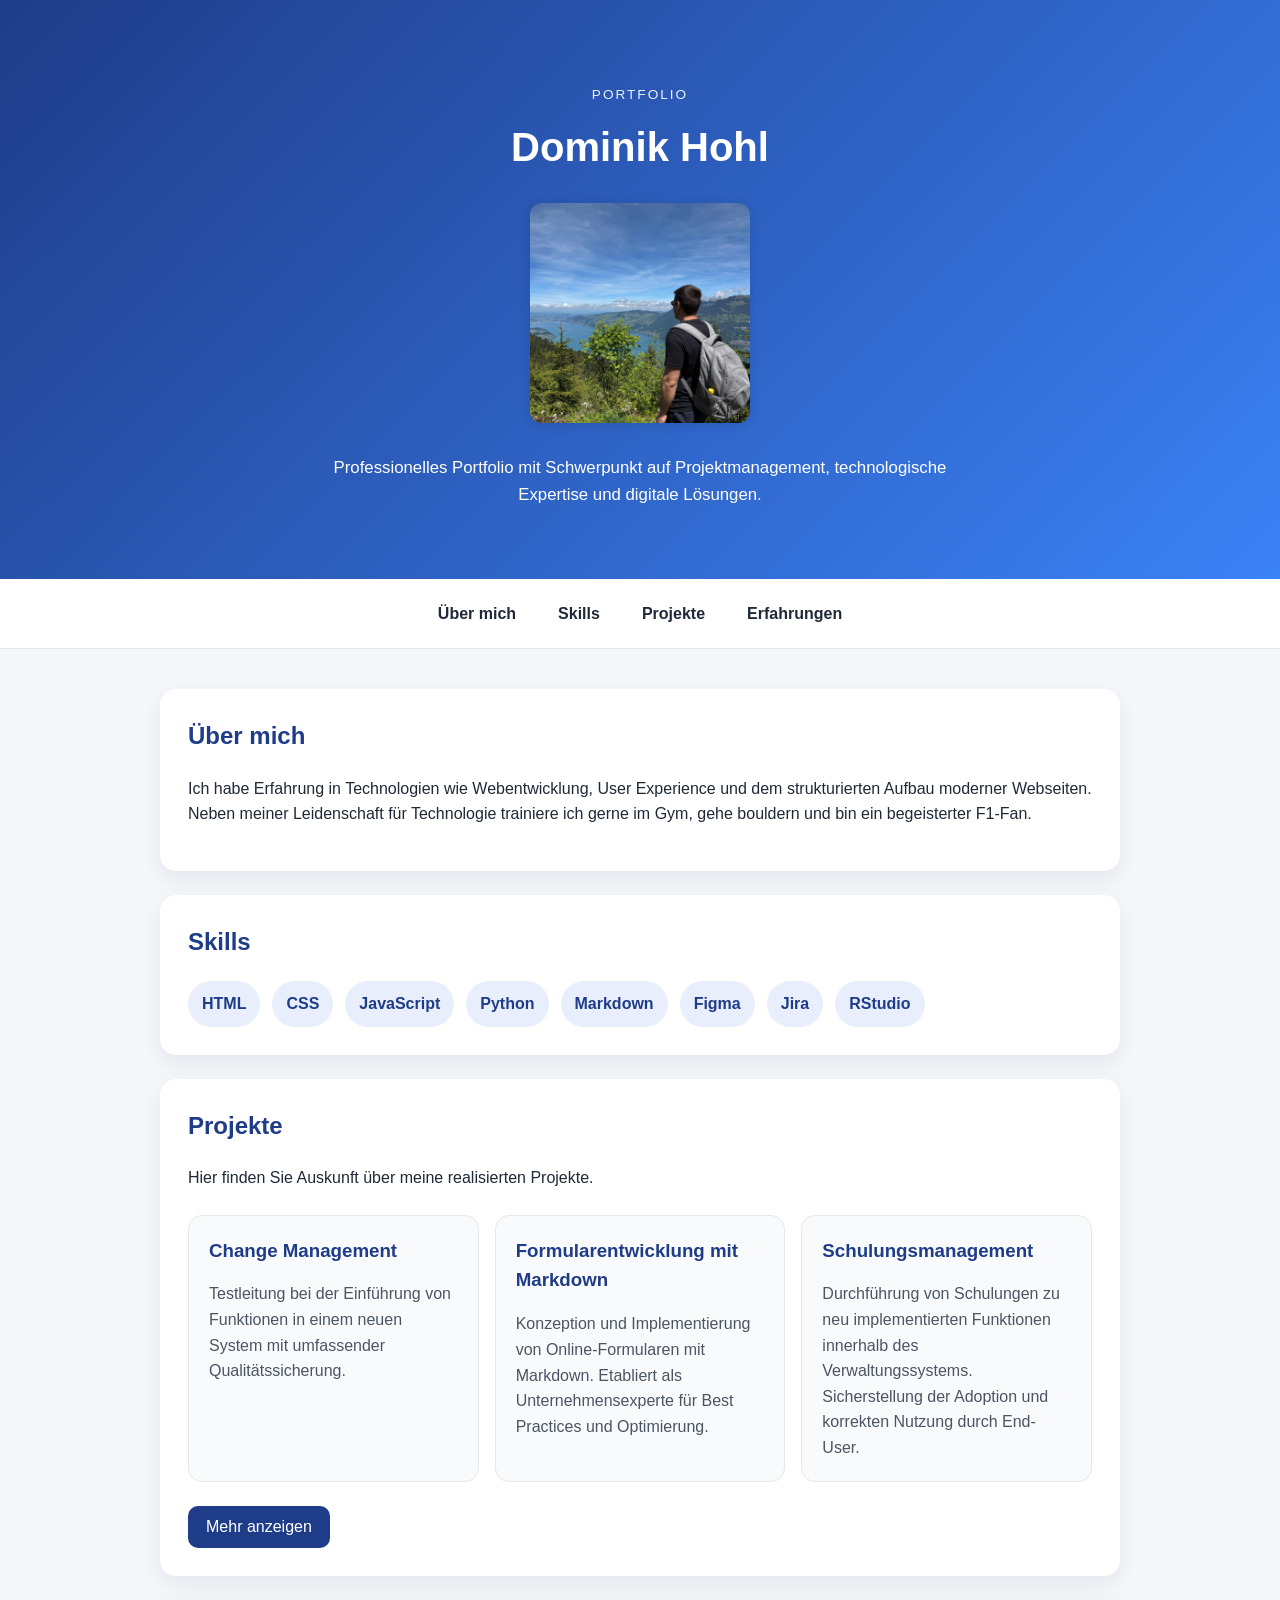
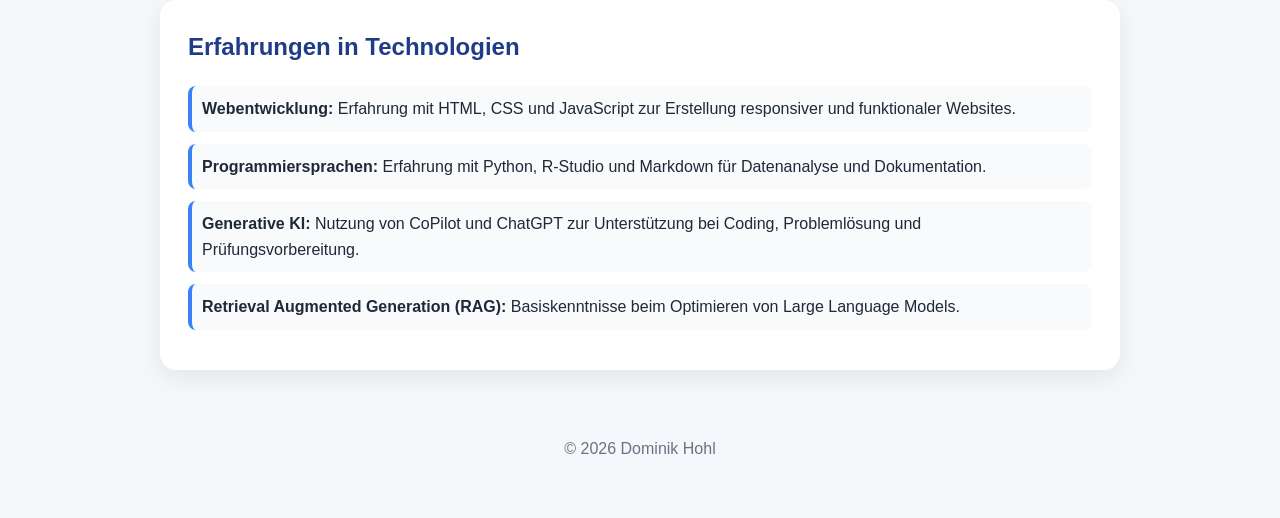
==== docs/index.html @ f005f8d6 "fix: add image dimensions, webp support, defer script, meta tags" ====
<!DOCTYPE html>
<html lang="de">
<head>
  <meta charset="UTF-8">
  <meta name="viewport" content="width=device-width, initial-scale=1.0">
  <meta name="description" content="Portfolio-Website von Dominik Hohl – Projektmanagement, Webentwicklung und digitale Lösungen.">

  <!-- Open Graph -->
  <meta property="og:title" content="Dominik Hohl | Portfolio">
  <meta property="og:description" content="Portfolio-Website von Dominik Hohl – Projektmanagement, Webentwicklung und digitale Lösungen.">
  <meta property="og:type" content="website">

  <!-- Favicon -->
  <link rel="icon" href="favicon.ico">

  <title>Dominik Hohl | Portfolio</title>
  <link rel="stylesheet" href="styles.css">
</head>

<body>

<header class="hero">
  <div class="hero-content">
    <p class="eyebrow">Portfolio</p>
    <h1>Dominik Hohl</h1>
    <div style="display: flex; justify-content: center; margin: 1.5rem 0;">
      <!-- WebP mit JPEG Fallback, feste Dimensionen gegen CLS -->
      <picture>
        <source srcset="me.webp" type="image/webp">
        <img
                src="me.webp"
                alt="Dominik Hohl am Berg"
                width="220"
                height="220"
                loading="eager"
                style="max-width: 220px; width: 100%; height: auto; border-radius: 12px; box-shadow: 0 2px 12px rgba(0,0,0,0.12); object-fit: cover;"
        />
      </picture>
    </div>
    <p class="hero-text">Professionelles Portfolio mit Schwerpunkt auf Projektmanagement, technologische Expertise und digitale Lösungen.</p>
  </div>
</header>

<nav>
  <ul>
    <li><a href="#about">Über mich</a></li>
    <li><a href="#skills">Skills</a></li>
    <li><a href="#projects">Projekte</a></li>
    <li><a href="#experience">Erfahrungen</a></li>
  </ul>
</nav>

<main class="content">

  <section id="about" class="card">
    <h2>Über mich</h2>
    <p>Ich habe Erfahrung in Technologien wie Webentwicklung, User Experience und dem strukturierten Aufbau moderner Webseiten. Neben meiner Leidenschaft für Technologie trainiere ich gerne im Gym, gehe bouldern und bin ein begeisterter F1-Fan.</p>
  </section>

  <section id="skills" class="card">
    <h2>Skills</h2>
    <ul class="skill-list">
      <li>HTML</li>
      <li>CSS</li>
      <li>JavaScript</li>
      <li>Python</li>
      <li>Markdown</li>
      <li>Figma</li>
      <li>Jira</li>
      <li>RStudio</li>
    </ul>
  </section>

  <section id="projects" class="card">
    <h2>Projekte</h2>
    <p>Hier finden Sie Auskunft über meine realisierten Projekte.</p>

    <div class="project-grid">
      <article class="project-card">
        <h3>Change Management</h3>
        <p>Testleitung bei der Einführung von Funktionen in einem neuen System mit umfassender Qualitätssicherung.</p>
      </article>

      <article class="project-card">
        <h3>Formularentwicklung mit Markdown</h3>
        <p>Konzeption und Implementierung von Online-Formularen mit Markdown. Etabliert als Unternehmensexperte für Best Practices und Optimierung.</p>
      </article>

      <article class="project-card">
        <h3>Schulungsmanagement</h3>
        <p>Durchführung von Schulungen zu neu implementierten Funktionen innerhalb des Verwaltungssystems. Sicherstellung der Adoption und korrekten Nutzung durch End-User.</p>
      </article>
    </div>

    <button id="toggleButton">Mehr anzeigen</button>

    <div id="extraText" class="hidden-text">
      <p>Weitere Arbeiten umfassen die Entwicklung dieser GitHub Pages Portfolio-Website mit HTML, CSS und JavaScript, sowie anderen Projekten während des Studiums.</p>
    </div>
  </section>

  <section id="experience" class="card">
    <h2>Erfahrungen in Technologien</h2>
    <ul class="experience-list">
      <li><strong>Webentwicklung:</strong> Erfahrung mit HTML, CSS und JavaScript zur Erstellung responsiver und funktionaler Websites.</li>
      <li><strong>Programmiersprachen:</strong> Erfahrung mit Python, R-Studio und Markdown für Datenanalyse und Dokumentation.</li>
      <li><strong>Generative KI:</strong> Nutzung von CoPilot und ChatGPT zur Unterstützung bei Coding, Problemlösung und Prüfungsvorbereitung.</li>
      <li><strong>Retrieval Augmented Generation (RAG):</strong> Basiskenntnisse beim Optimieren von Large Language Models.</li>
    </ul>
  </section>

</main>

<footer>
  <p>© 2026 Dominik Hohl</p>
</footer>

<!-- defer: Script lädt non-blocking, verbessert INP -->
<script src="main.js" defer></script>

</body>
</html>
---- docs/styles.css ----
/* Reset / Base */

* {
    box-sizing: border-box;
}

html {
    scroll-behavior: smooth;
}

body {
    margin: 0;
    font-family: Arial, Helvetica, sans-serif;
    line-height: 1.6;
    background-color: #f5f7fb;
    color: #1f2937;
}

/* Hero */

.hero {
    background: linear-gradient(135deg, #1f3c88, #3b82f6);
    color: white;
    padding: 70px 20px;
    text-align: center;
}

.hero-content {
    max-width: 800px;
    margin: 0 auto;
}

.eyebrow {
    text-transform: uppercase;
    letter-spacing: 2px;
    font-size: 0.85rem;
    margin-bottom: 10px;
    opacity: 0.9;
}

.hero h1 {
    margin: 0 0 10px;
    font-size: 2.5rem;
}

.hero-text {
    margin: 0 auto;
    max-width: 650px;
    font-size: 1.05rem;
}

/* Navigation */

nav {
    background-color: white;
    border-bottom: 1px solid #e5e7eb;
    position: sticky;
    top: 0;
    z-index: 10;
}

nav ul {
    list-style: none;
    display: flex;
    justify-content: center;
    gap: 10px;
    margin: 0;
    padding: 12px 20px;
}

nav a {
    display: block;
    padding: 10px 16px;
    text-decoration: none;
    color: #1f2937;
    font-weight: bold;
    border-radius: 8px;
    transition: background-color 0.2s ease, color 0.2s ease;
}

nav a:hover {
    background-color: #e8eefc;
    color: #1f3c88;
}

/* Main layout */

.content {
    max-width: 1000px;
    margin: 40px auto;
    padding: 0 20px;
}

.card {
    background-color: white;
    padding: 28px;
    margin-bottom: 24px;
    border-radius: 16px;
    box-shadow: 0 8px 24px rgba(15, 23, 42, 0.08);
}

.card h2 {
    margin-top: 0;
    color: #1f3c88;
}

/* Skills */

.skill-list {
    list-style: none;
    display: flex;
    flex-wrap: wrap;
    gap: 12px;
    padding: 0;
    margin: 0;
}

.skill-list li {
    background-color: #e8eefc;
    color: #1f3c88;
    padding: 10px 14px;
    border-radius: 999px;
    font-weight: bold;
}

/* Experience */

.experience-list {
    list-style: none;
    padding: 0;
    margin: 0;
}

.experience-list li {
    margin-bottom: 12px;
    padding: 10px;
    background-color: #f8fafc;
    border-left: 4px solid #3b82f6;
    border-radius: 8px;
}

/* Projects */

.project-grid {
    display: grid;
    grid-template-columns: repeat(3, 1fr);
    gap: 16px;
    margin: 24px 0;
}

.project-card {
    background-color: #f8fafc;
    border: 1px solid #e5e7eb;
    border-radius: 14px;
    padding: 20px;
    transition: transform 0.2s ease, box-shadow 0.2s ease;
}

.project-card:hover {
    transform: translateY(-3px);
    box-shadow: 0 10px 20px rgba(15, 23, 42, 0.08);
}

.project-card h3 {
    margin-top: 0;
    margin-bottom: 10px;
    color: #1f3c88;
}

.project-card p {
    margin-bottom: 0;
    color: #4b5563;
}

/* Button */

button {
    padding: 12px 18px;
    font-size: 16px;
    cursor: pointer;
    border: none;
    border-radius: 10px;
    background-color: #1f3c88;
    color: white;
    transition: background-color 0.2s ease, transform 0.2s ease;
}

button:hover {
    background-color: #16306f;
    transform: translateY(-1px);
}

/* Extra text */

.hidden-text {
    display: none;
    margin-top: 16px;
    padding: 16px;
    background-color: #f5f7fb;
    border-left: 4px solid #3b82f6;
    border-radius: 10px;
}

/* Footer */

footer {
    text-align: center;
    color: #6b7280;
    padding: 10px 20px 40px;
}

/* Responsive */

@media (max-width: 768px) {
    .hero {
        padding: 50px 20px;
    }

    .hero h1 {
        font-size: 2rem;
    }

    nav ul {
        flex-direction: column;
        align-items: stretch;
    }

    nav a {
        text-align: center;
    }

    .content {
        margin: 24px auto;
    }

    .card {
        padding: 22px;
    }

    .project-grid {
        grid-template-columns: 1fr;
    }
}

/* Landscape Smartphone Fix */
@media (orientation: landscape) and (max-width: 1024px) {
    nav ul {
        padding: 4px 10px;
        gap: 4px;
    }

    nav a {
        padding: 4px 8px;
        font-size: 12px;
    }
}
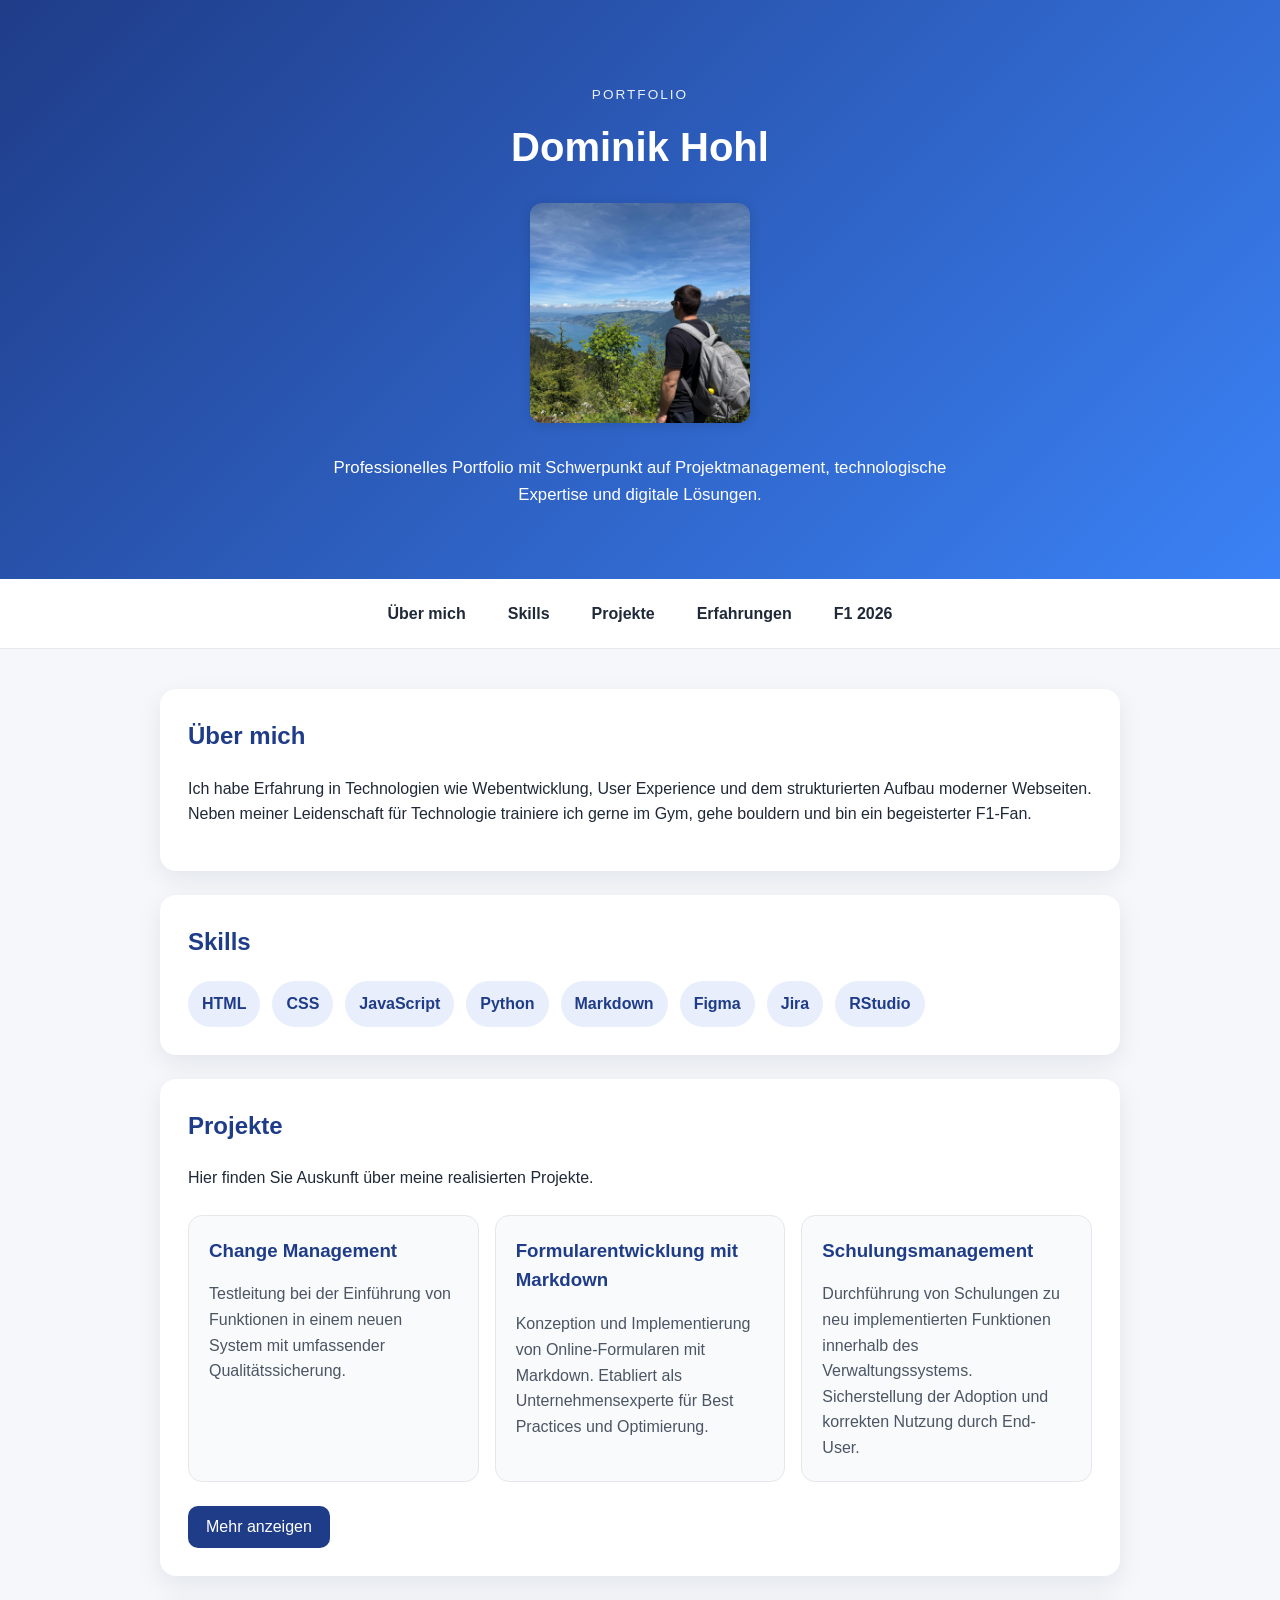
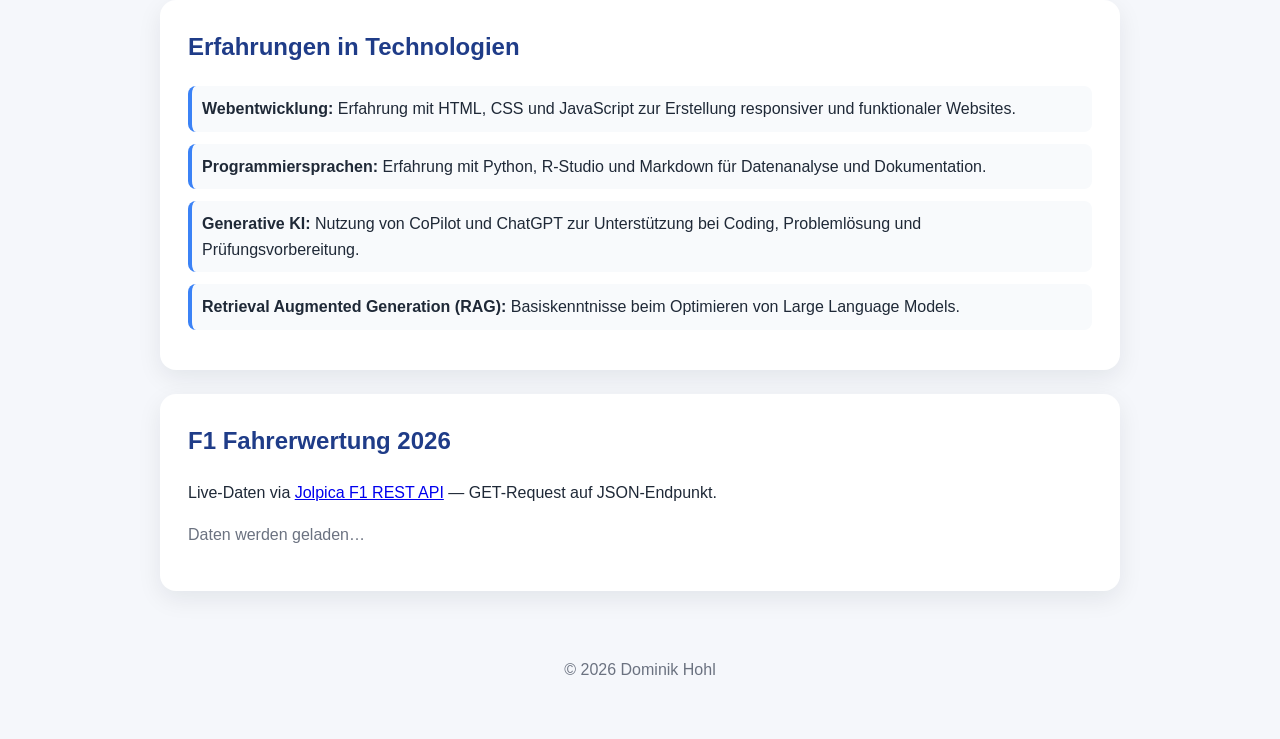
==== commit 148a41c4: "feat: add F1 standings section with API placeholder" ====
--- a/docs/index.html
+++ b/docs/index.html
@@ -12,6 +12,9 @@
 
   <!-- Favicon -->
   <link rel="icon" href="favicon.ico">
+  <link rel="icon" type="image/png" sizes="32x32" href="favicon-32x32.png">
+  <link rel="icon" type="image/png" sizes="16x16" href="favicon-16x16.png">
+  <link rel="apple-touch-icon" sizes="180x180" href="apple-touch-icon.png">
 
   <title>Dominik Hohl | Portfolio</title>
   <link rel="stylesheet" href="styles.css">
@@ -47,6 +50,7 @@
     <li><a href="#skills">Skills</a></li>
     <li><a href="#projects">Projekte</a></li>
     <li><a href="#experience">Erfahrungen</a></li>
+    <li><a href="#f1">F1 2026</a></li>
   </ul>
 </nav>
 
@@ -109,6 +113,17 @@
     </ul>
   </section>
 
+  <!-- F1 API Section -->
+  <section id="f1" class="card">
+    <h2>F1 Fahrerwertung 2026</h2>
+    <p>Live-Daten via <a href="https://jolpi.ca/ergast/" target="_blank" rel="noopener">Jolpica F1 REST API</a> — GET-Request auf JSON-Endpunkt.</p>
+
+    <div id="f1-loading" style="color: #6b7280; margin: 16px 0;">Daten werden geladen…</div>
+    <div id="f1-error" style="display: none; color: #dc2626; margin: 16px 0;"></div>
+
+    <ol id="f1-standings" style="display: none; padding-left: 0; list-style: none; margin: 0;"></ol>
+  </section>
+
 </main>
 
 <footer>
--- a/docs/styles.css
+++ b/docs/styles.css
@@ -141,11 +141,19 @@
 
 /* Projects */
 
+/* Mobile First: Standard = 1 Spalte */
 .project-grid {
     display: grid;
-    grid-template-columns: repeat(3, 1fr);
+    grid-template-columns: 1fr;
     gap: 16px;
     margin: 24px 0;
+}
+
+/* Ab Tablet: 3 Spalten */
+@media (min-width: 768px) {
+    .project-grid {
+        grid-template-columns: repeat(3, 1fr);
+    }
 }
 
 .project-card {
@@ -236,10 +244,6 @@
     .card {
         padding: 22px;
     }
-
-    .project-grid {
-        grid-template-columns: 1fr;
-    }
 }
 
 /* Landscape Smartphone Fix */
@@ -253,4 +257,4 @@
         padding: 4px 8px;
         font-size: 12px;
     }
-}
+}
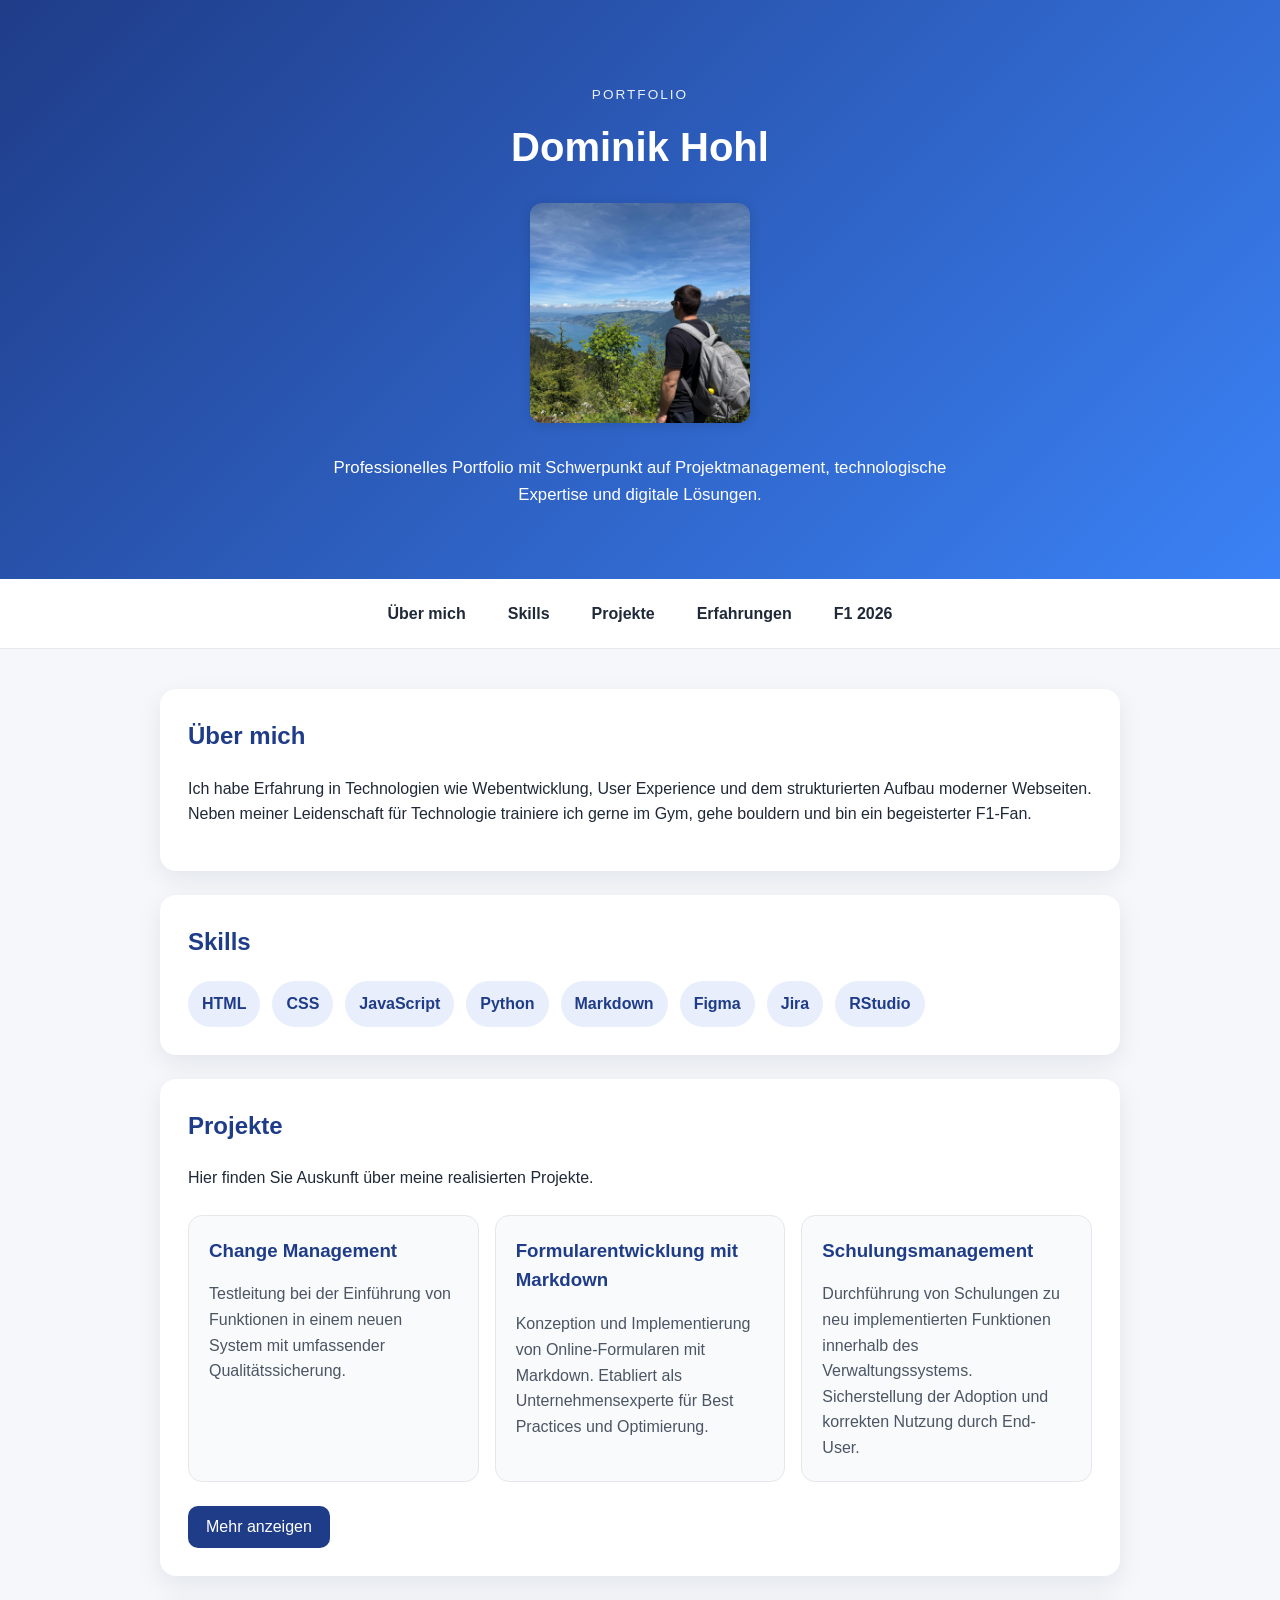
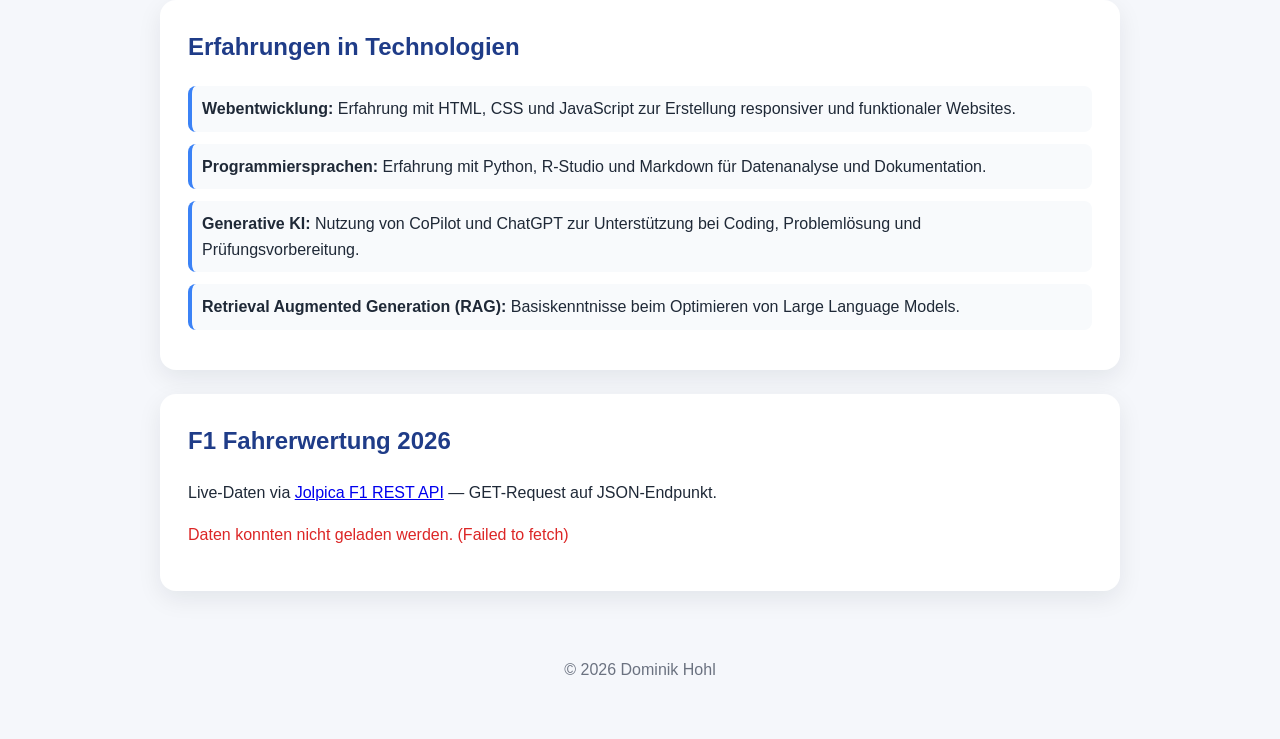
==== commit a01c6586: "feat: responsive hamburger navigation for mobile - Added nav toggle button with hamburger icon (☰ → " ====
--- a/docs/index.html
+++ b/docs/index.html
@@ -27,7 +27,6 @@
     <p class="eyebrow">Portfolio</p>
     <h1>Dominik Hohl</h1>
     <div style="display: flex; justify-content: center; margin: 1.5rem 0;">
-      <!-- WebP mit JPEG Fallback, feste Dimensionen gegen CLS -->
       <picture>
         <source srcset="me.webp" type="image/webp">
         <img
@@ -45,7 +44,12 @@
 </header>
 
 <nav>
-  <ul>
+  <button class="nav-toggle" id="navToggle" aria-label="Menü öffnen" aria-expanded="false">
+    <span></span>
+    <span></span>
+    <span></span>
+  </button>
+  <ul id="navMenu">
     <li><a href="#about">Über mich</a></li>
     <li><a href="#skills">Skills</a></li>
     <li><a href="#projects">Projekte</a></li>
@@ -113,7 +117,6 @@
     </ul>
   </section>
 
-  <!-- F1 API Section -->
   <section id="f1" class="card">
     <h2>F1 Fahrerwertung 2026</h2>
     <p>Live-Daten via <a href="https://jolpi.ca/ergast/" target="_blank" rel="noopener">Jolpica F1 REST API</a> — GET-Request auf JSON-Endpunkt.</p>
@@ -130,7 +133,6 @@
   <p>© 2026 Dominik Hohl</p>
 </footer>
 
-<!-- defer: Script lädt non-blocking, verbessert INP -->
 <script src="main.js" defer></script>
 
 </body>
--- a/docs/styles.css
+++ b/docs/styles.css
@@ -57,6 +57,7 @@
     position: sticky;
     top: 0;
     z-index: 10;
+    padding: 0 20px;
 }
 
 nav ul {
@@ -82,6 +83,35 @@
     background-color: #e8eefc;
     color: #1f3c88;
 }
+
+/* Hamburger Button — nur auf Mobile sichtbar */
+
+.nav-toggle {
+    display: none;
+    flex-direction: column;
+    justify-content: center;
+    gap: 5px;
+    background: none;
+    border: none;
+    padding: 14px 0;
+    cursor: pointer;
+    transform: none;
+}
+
+.nav-toggle span {
+    display: block;
+    width: 24px;
+    height: 2px;
+    background-color: #1f2937;
+    border-radius: 2px;
+    transition: all 0.3s ease;
+}
+
+/* Hamburger → X Animation */
+
+.nav-toggle.open span:nth-child(1) { transform: translateY(7px) rotate(45deg); }
+.nav-toggle.open span:nth-child(2) { opacity: 0; }
+.nav-toggle.open span:nth-child(3) { transform: translateY(-7px) rotate(-45deg); }
 
 /* Main layout */
 
@@ -228,21 +258,45 @@
         font-size: 2rem;
     }
 
+    .content {
+        margin: 24px auto;
+    }
+
+    .card {
+        padding: 22px;
+    }
+
+    nav {
+        display: flex;
+        align-items: center;
+        justify-content: flex-end;
+    }
+
+    .nav-toggle {
+        display: flex;
+    }
+
     nav ul {
+        display: none;
         flex-direction: column;
         align-items: stretch;
+        position: absolute;
+        top: 100%;
+        left: 0;
+        right: 0;
+        background-color: white;
+        border-bottom: 1px solid #e5e7eb;
+        padding: 8px 16px 16px;
+        gap: 4px;
+        box-shadow: 0 4px 12px rgba(15, 23, 42, 0.1);
+    }
+
+    nav ul.open {
+        display: flex;
     }
 
     nav a {
         text-align: center;
-    }
-
-    .content {
-        margin: 24px auto;
-    }
-
-    .card {
-        padding: 22px;
     }
 }
 
@@ -257,4 +311,42 @@
         padding: 4px 8px;
         font-size: 12px;
     }
+}
+
+/* F1 Standings */
+
+.f1-item {
+    display: flex;
+    align-items: center;
+    gap: 16px;
+    padding: 12px 16px;
+    margin-bottom: 8px;
+    background-color: #f8fafc;
+    border-left: 4px solid #e10600;
+    border-radius: 8px;
+}
+
+.f1-position {
+    font-size: 1.2rem;
+    font-weight: bold;
+    color: #1f3c88;
+    min-width: 28px;
+}
+
+.f1-name {
+    font-weight: bold;
+    color: #1f2937;
+    flex: 1;
+}
+
+.f1-team {
+    font-size: 0.85rem;
+    color: #6b7280;
+}
+
+.f1-points {
+    font-weight: bold;
+    color: #e10600;
+    min-width: 60px;
+    text-align: right;
 }
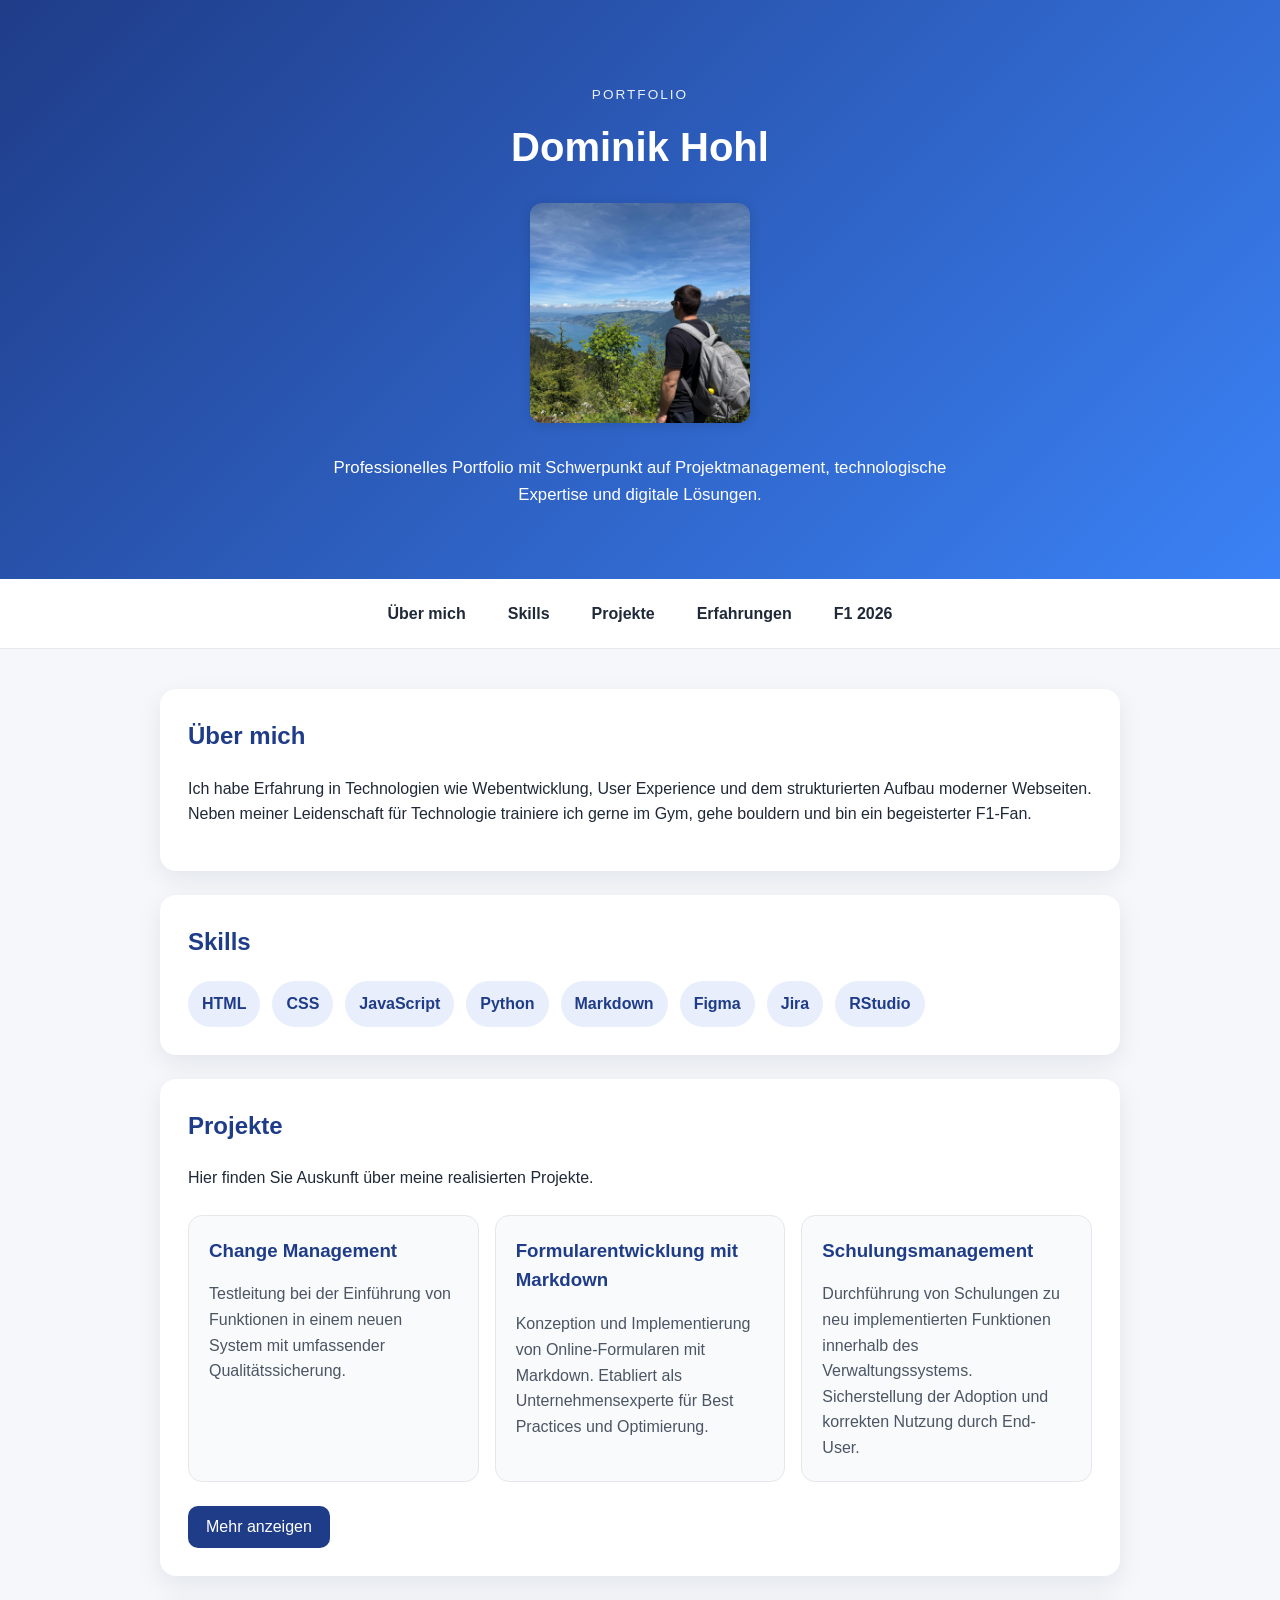
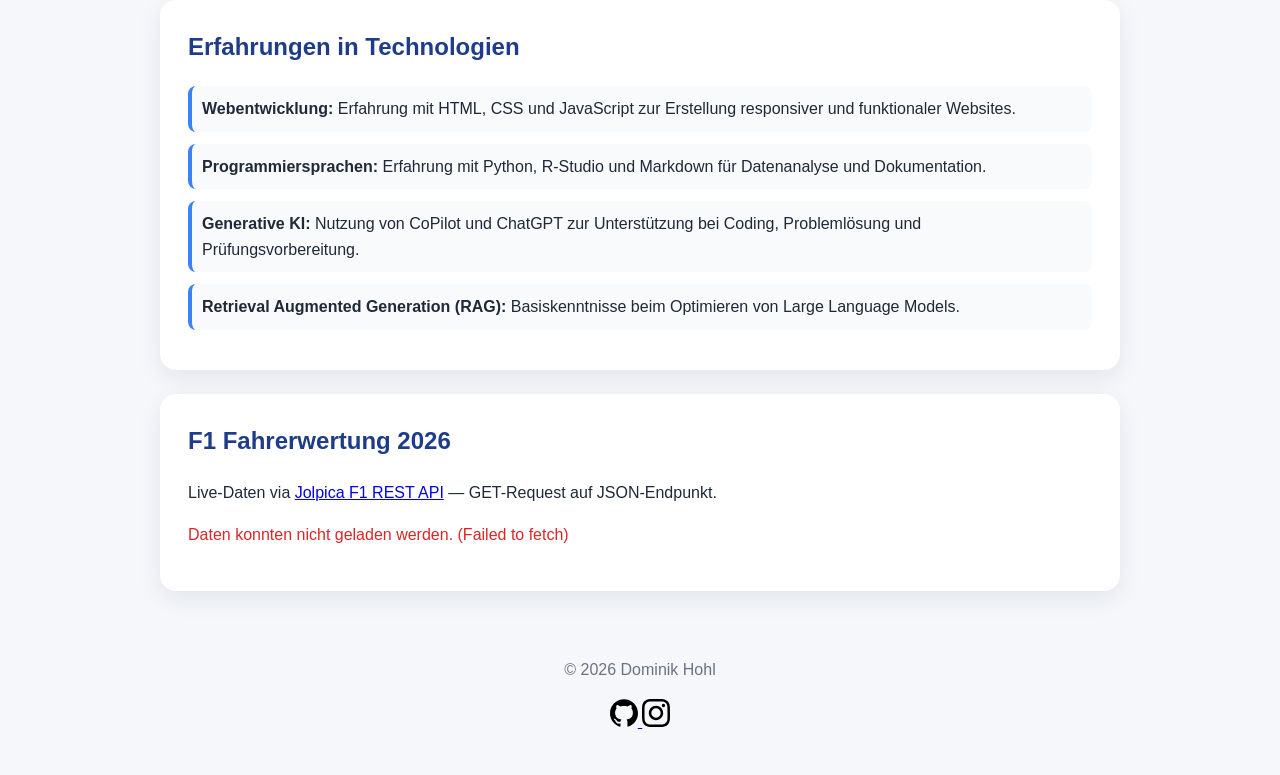
==== commit d57c2276: "feat: add GitHub and Instagram icons to footer - Added external github.svg and instagram.svg - Linke" ====
--- a/docs/index.html
+++ b/docs/index.html
@@ -131,6 +131,12 @@
 
 <footer>
   <p>© 2026 Dominik Hohl</p>
+  <a href="https://github.com/hohldomi" target="_blank" rel="noopener" aria-label="GitHub">
+    <img src="github.svg" alt="GitHub" width="28" height="28">
+  </a>
+  <a href="https://www.instagram.com/dominik_hohl/" target="_blank" rel="noopener" aria-label="Instagram">
+    <img src="instagram.svg" alt="Instagram" width="28" height="28">
+  </a>
 </footer>
 
 <script src="main.js" defer></script>
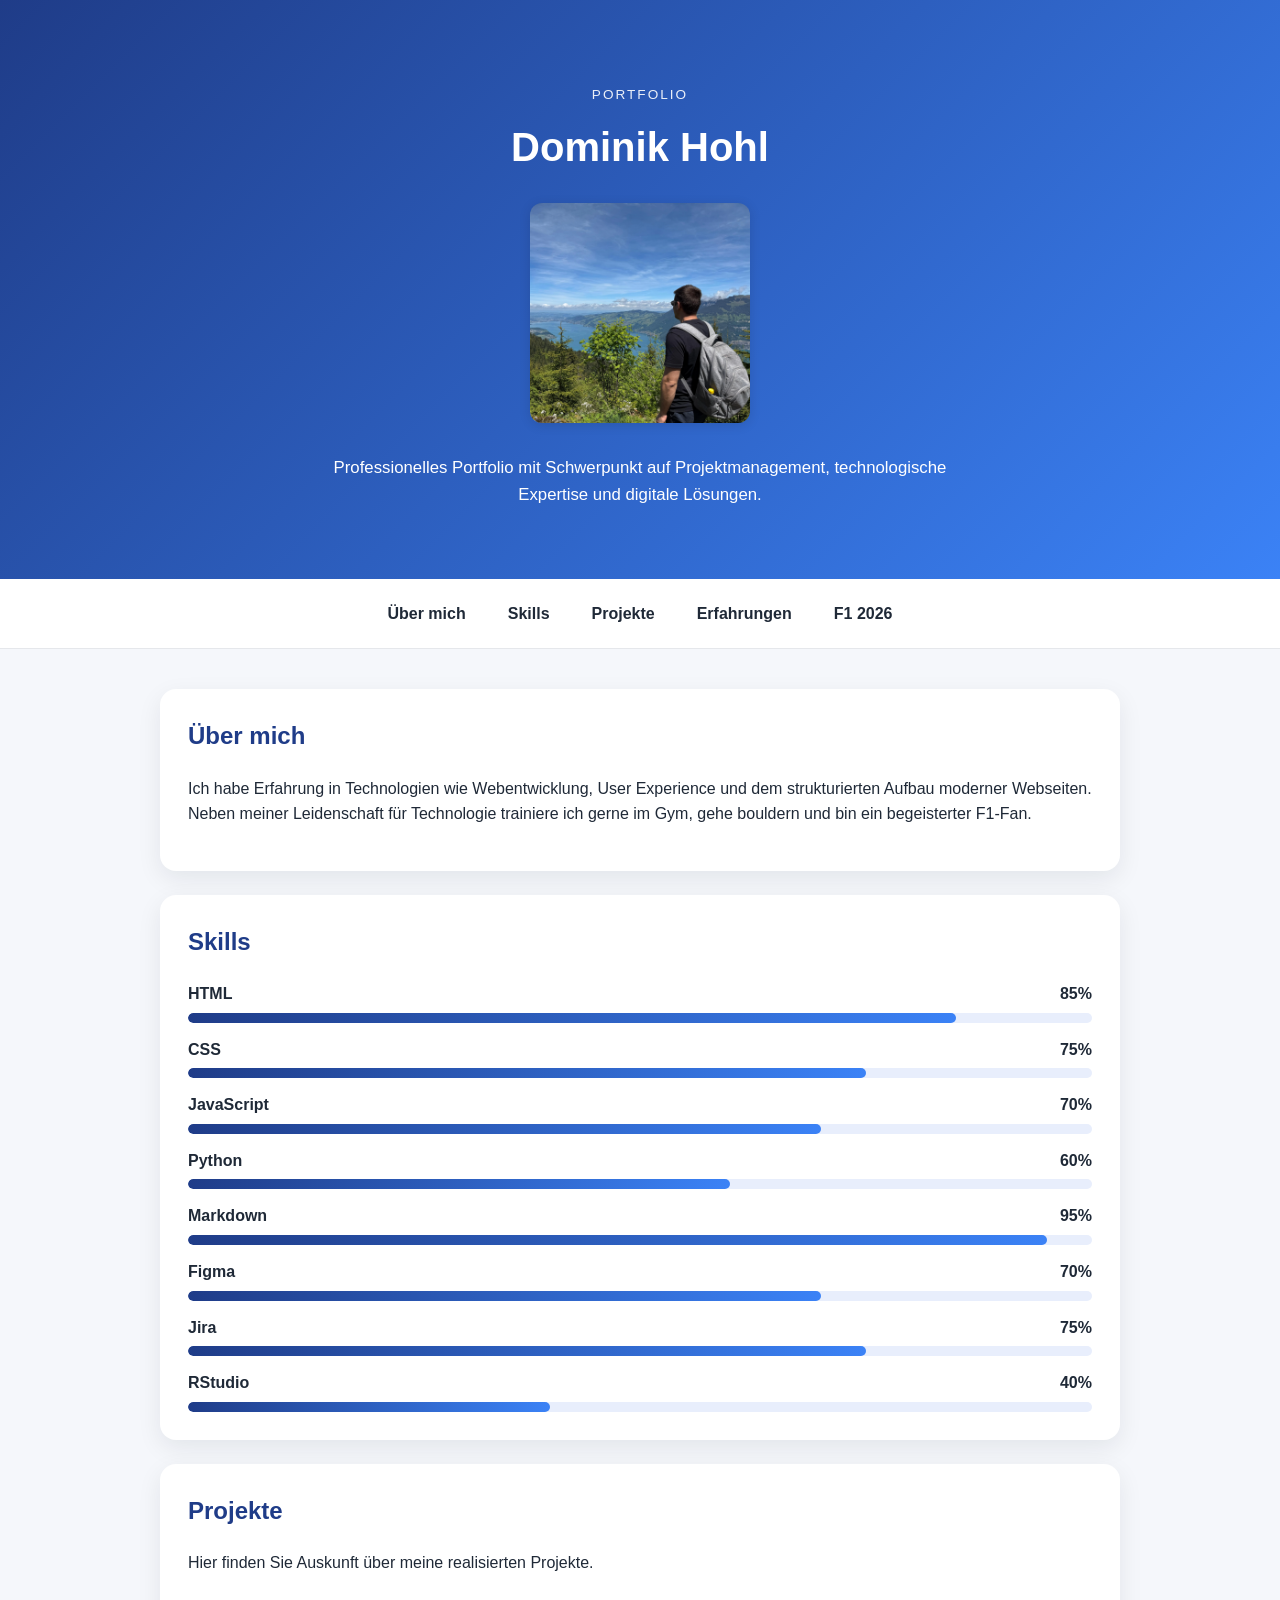
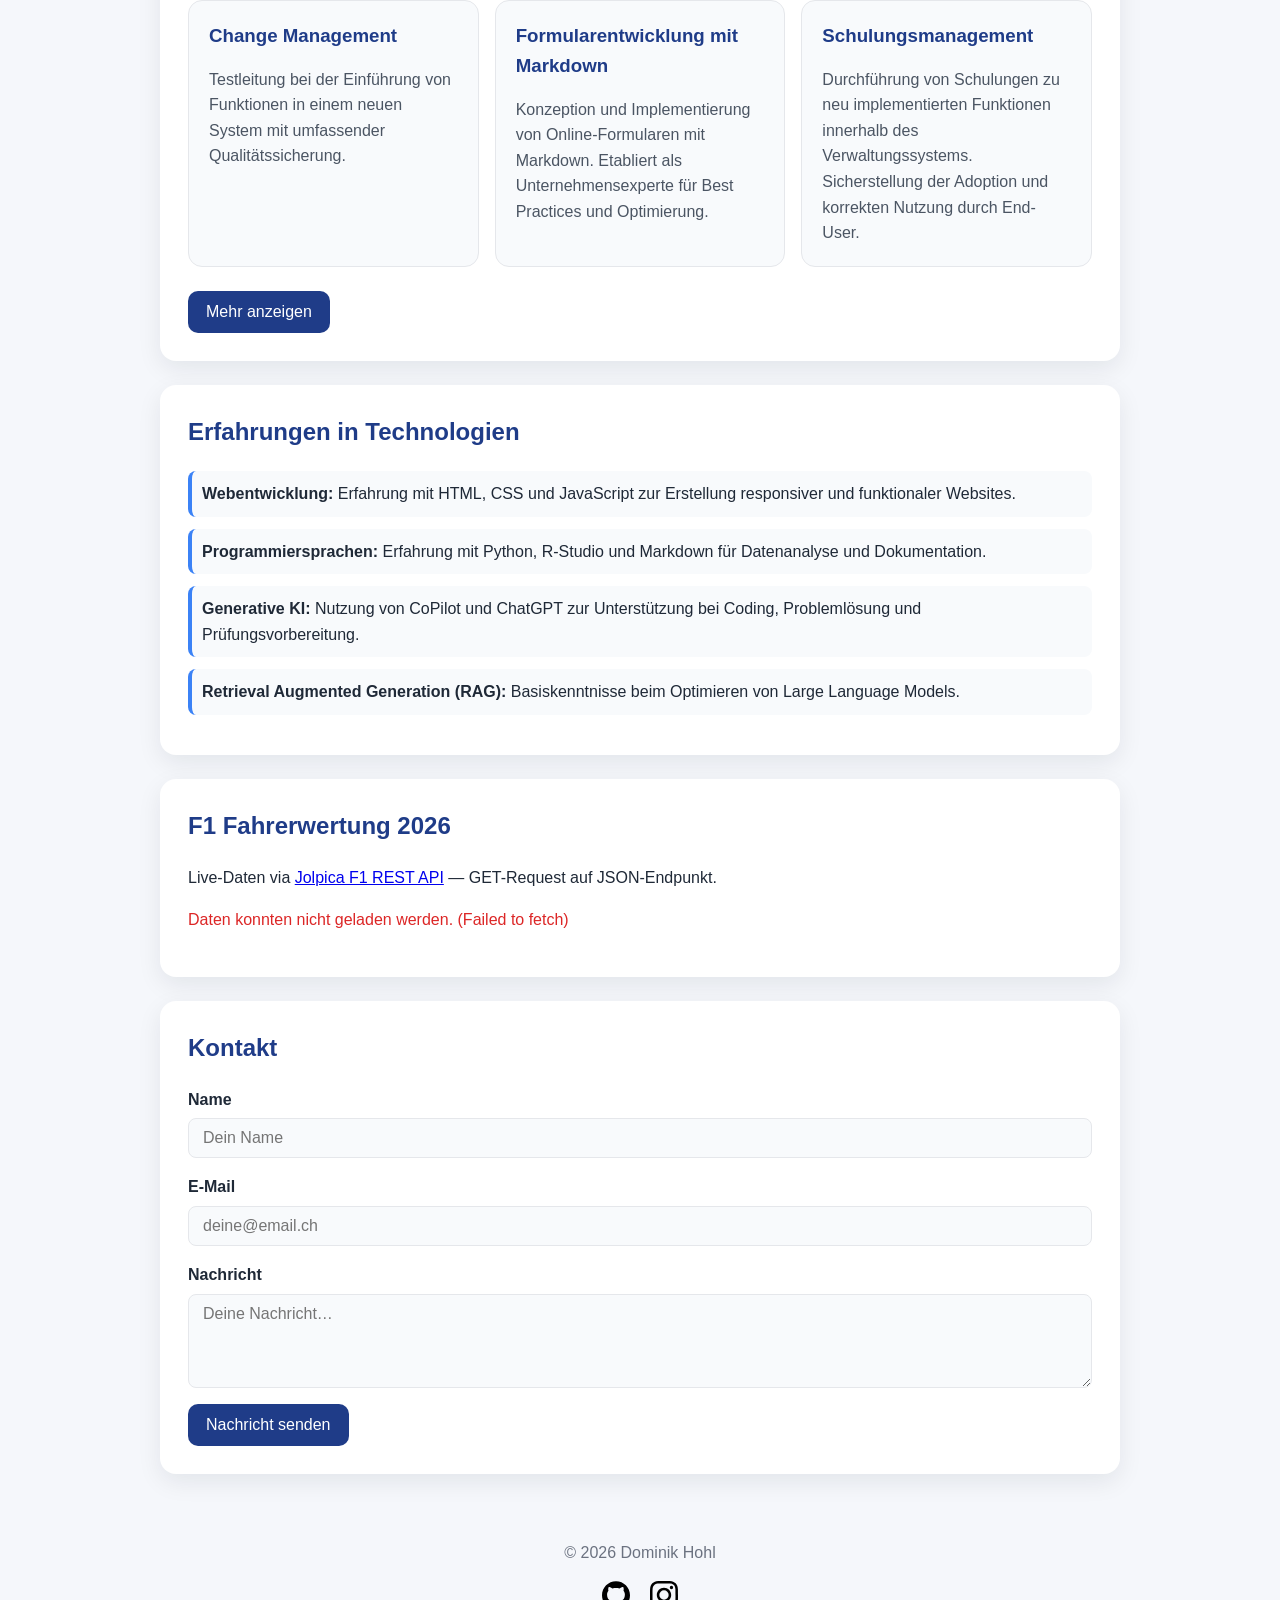
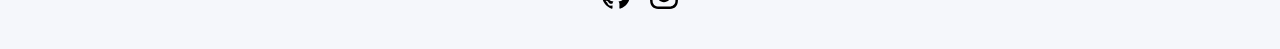
==== commit b51a7f7d: "feat: enhance UI with skill bars, contact form, nav highlight and scroll-to-top - Replaced skill pil" ====
--- a/docs/index.html
+++ b/docs/index.html
@@ -67,16 +67,72 @@
 
   <section id="skills" class="card">
     <h2>Skills</h2>
-    <ul class="skill-list">
-      <li>HTML</li>
-      <li>CSS</li>
-      <li>JavaScript</li>
-      <li>Python</li>
-      <li>Markdown</li>
-      <li>Figma</li>
-      <li>Jira</li>
-      <li>RStudio</li>
-    </ul>
+    <div class="skill-bars">
+      <div class="skill-bar-item">
+        <div class="skill-bar-header">
+          <span>HTML</span><span>85%</span>
+        </div>
+        <div class="skill-bar-track">
+          <div class="skill-bar-fill" data-width="85"></div>
+        </div>
+      </div>
+      <div class="skill-bar-item">
+        <div class="skill-bar-header">
+          <span>CSS</span><span>75%</span>
+        </div>
+        <div class="skill-bar-track">
+          <div class="skill-bar-fill" data-width="75"></div>
+        </div>
+      </div>
+      <div class="skill-bar-item">
+        <div class="skill-bar-header">
+          <span>JavaScript</span><span>70%</span>
+        </div>
+        <div class="skill-bar-track">
+          <div class="skill-bar-fill" data-width="70"></div>
+        </div>
+      </div>
+      <div class="skill-bar-item">
+        <div class="skill-bar-header">
+          <span>Python</span><span>60%</span>
+        </div>
+        <div class="skill-bar-track">
+          <div class="skill-bar-fill" data-width="60"></div>
+        </div>
+      </div>
+      <div class="skill-bar-item">
+        <div class="skill-bar-header">
+          <span>Markdown</span><span>95%</span>
+        </div>
+        <div class="skill-bar-track">
+          <div class="skill-bar-fill" data-width="95"></div>
+        </div>
+      </div>
+      <div class="skill-bar-item">
+        <div class="skill-bar-header">
+          <span>Figma</span><span>70%</span>
+        </div>
+        <div class="skill-bar-track">
+          <div class="skill-bar-fill" data-width="70"></div>
+        </div>
+      </div>
+      <div class="skill-bar-item">
+        <div class="skill-bar-header">
+          <span>Jira</span><span>75%</span>
+        </div>
+        <div class="skill-bar-track">
+          <div class="skill-bar-fill" data-width="75"></div>
+        </div>
+      </div>
+      <div class="skill-bar-item">
+        <div class="skill-bar-header">
+          <span>RStudio</span><span>40%</span>
+        </div>
+        <div class="skill-bar-track">
+          <div class="skill-bar-fill" data-width="40"></div>
+        </div>
+      </div>
+    </div>
   </section>
 
   <section id="projects" class="card">
@@ -127,17 +183,46 @@
     <ol id="f1-standings" style="display: none; padding-left: 0; list-style: none; margin: 0;"></ol>
   </section>
 
+  <!-- Kontaktformular -->
+  <section id="contact" class="card">
+    <h2>Kontakt</h2>
+    <form id="contactForm" novalidate>
+      <div class="form-group">
+        <label for="contactName">Name</label>
+        <input type="text" id="contactName" placeholder="Dein Name" autocomplete="name">
+        <span class="form-error" id="nameError">Bitte einen Namen eingeben.</span>
+      </div>
+      <div class="form-group">
+        <label for="contactEmail">E-Mail</label>
+        <input type="email" id="contactEmail" placeholder="deine@email.ch" autocomplete="email">
+        <span class="form-error" id="emailError">Bitte eine gültige E-Mail-Adresse eingeben.</span>
+      </div>
+      <div class="form-group">
+        <label for="contactMessage">Nachricht</label>
+        <textarea id="contactMessage" rows="4" placeholder="Deine Nachricht…"></textarea>
+        <span class="form-error" id="messageError">Bitte eine Nachricht eingeben.</span>
+      </div>
+      <button type="submit" id="contactSubmit">Nachricht senden</button>
+      <p id="formSuccess" class="form-success" style="display:none;">Danke! Deine Nachricht wurde erfolgreich gesendet.</p>
+    </form>
+  </section>
+
 </main>
 
 <footer>
   <p>© 2026 Dominik Hohl</p>
-  <a href="https://github.com/hohldomi" target="_blank" rel="noopener" aria-label="GitHub">
-    <img src="github.svg" alt="GitHub" width="28" height="28">
-  </a>
-  <a href="https://www.instagram.com/dominik_hohl/" target="_blank" rel="noopener" aria-label="Instagram">
-    <img src="instagram.svg" alt="Instagram" width="28" height="28">
-  </a>
+  <div class="footer-icons">
+    <a href="https://github.com/hohldomi" target="_blank" rel="noopener" aria-label="GitHub">
+      <img src="github.svg" alt="GitHub" width="28" height="28">
+    </a>
+    <a href="https://www.instagram.com/dominik_hohl/" target="_blank" rel="noopener" aria-label="Instagram">
+      <img src="instagram.svg" alt="Instagram" width="28" height="28">
+    </a>
+  </div>
 </footer>
+
+<!-- Scroll-to-top Button -->
+<button id="scrollTopBtn" aria-label="Nach oben scrollen" title="Nach oben">&#8679;</button>
 
 <script src="main.js" defer></script>
 
--- a/docs/styles.css
+++ b/docs/styles.css
@@ -79,9 +79,14 @@
     transition: background-color 0.2s ease, color 0.2s ease;
 }
 
-nav a:hover {
+nav a:hover,
+nav a.active {
     background-color: #e8eefc;
     color: #1f3c88;
+}
+
+nav a.active {
+    border-bottom: 2px solid #1f3c88;
 }
 
 /* Hamburger Button — nur auf Mobile sichtbar */
@@ -134,23 +139,40 @@
     color: #1f3c88;
 }
 
-/* Skills */
-
-.skill-list {
-    list-style: none;
-    display: flex;
-    flex-wrap: wrap;
-    gap: 12px;
-    padding: 0;
-    margin: 0;
-}
-
-.skill-list li {
+/* Skill Bars */
+
+.skill-bars {
+    display: flex;
+    flex-direction: column;
+    gap: 14px;
+}
+
+.skill-bar-item {
+    width: 100%;
+}
+
+.skill-bar-header {
+    display: flex;
+    justify-content: space-between;
+    font-weight: bold;
+    margin-bottom: 6px;
+    color: #1f2937;
+}
+
+.skill-bar-track {
+    width: 100%;
     background-color: #e8eefc;
-    color: #1f3c88;
-    padding: 10px 14px;
     border-radius: 999px;
-    font-weight: bold;
+    height: 10px;
+    overflow: hidden;
+}
+
+.skill-bar-fill {
+    height: 100%;
+    width: 0;
+    background: linear-gradient(90deg, #1f3c88, #3b82f6);
+    border-radius: 999px;
+    transition: width 1s ease;
 }
 
 /* Experience */
@@ -171,7 +193,6 @@
 
 /* Projects */
 
-/* Mobile First: Standard = 1 Spalte */
 .project-grid {
     display: grid;
     grid-template-columns: 1fr;
@@ -179,7 +200,6 @@
     margin: 24px 0;
 }
 
-/* Ab Tablet: 3 Spalten */
 @media (min-width: 768px) {
     .project-grid {
         grid-template-columns: repeat(3, 1fr);
@@ -239,12 +259,124 @@
     border-radius: 10px;
 }
 
+/* Kontaktformular */
+
+.form-group {
+    display: flex;
+    flex-direction: column;
+    margin-bottom: 16px;
+}
+
+.form-group label {
+    font-weight: bold;
+    margin-bottom: 6px;
+    color: #1f2937;
+}
+
+.form-group input,
+.form-group textarea {
+    padding: 10px 14px;
+    border: 1px solid #e5e7eb;
+    border-radius: 8px;
+    font-size: 1rem;
+    font-family: inherit;
+    background-color: #f8fafc;
+    transition: border-color 0.2s ease;
+    resize: vertical;
+}
+
+.form-group input:focus,
+.form-group textarea:focus {
+    outline: none;
+    border-color: #3b82f6;
+}
+
+.form-group input.invalid,
+.form-group textarea.invalid {
+    border-color: #dc2626;
+}
+
+.form-error {
+    display: none;
+    color: #dc2626;
+    font-size: 0.85rem;
+    margin-top: 4px;
+}
+
+.form-error.visible {
+    display: block;
+}
+
+.form-success {
+    margin-top: 12px;
+    color: #16a34a;
+    font-weight: bold;
+}
+
 /* Footer */
 
 footer {
     text-align: center;
     color: #6b7280;
     padding: 10px 20px 40px;
+}
+
+.footer-icons {
+    display: flex;
+    justify-content: center;
+    gap: 20px;
+    margin-top: 12px;
+}
+
+.footer-icons a {
+    color: #6b7280;
+    transition: color 0.2s ease, transform 0.2s ease;
+    display: flex;
+    align-items: center;
+}
+
+.footer-icons a:hover {
+    transform: translateY(-3px);
+}
+
+.footer-icons a[aria-label="GitHub"]:hover {
+    color: #1f2937;
+}
+
+.footer-icons a[aria-label="Instagram"]:hover {
+    color: #e1306c;
+}
+
+/* Scroll-to-top Button */
+
+#scrollTopBtn {
+    position: fixed;
+    bottom: 32px;
+    right: 32px;
+    background-color: #1f3c88;
+    color: white;
+    border: none;
+    border-radius: 50%;
+    width: 46px;
+    height: 46px;
+    font-size: 1.6rem;
+    cursor: pointer;
+    display: none;
+    align-items: center;
+    justify-content: center;
+    box-shadow: 0 4px 12px rgba(15, 23, 42, 0.2);
+    transition: background-color 0.2s ease, transform 0.2s ease, opacity 0.3s ease;
+    z-index: 100;
+    padding: 0;
+}
+
+#scrollTopBtn.visible {
+    display: flex;
+}
+
+#scrollTopBtn:hover {
+    background-color: #16306f;
+    transform: translateY(-2px);
 }
 
 /* Responsive */
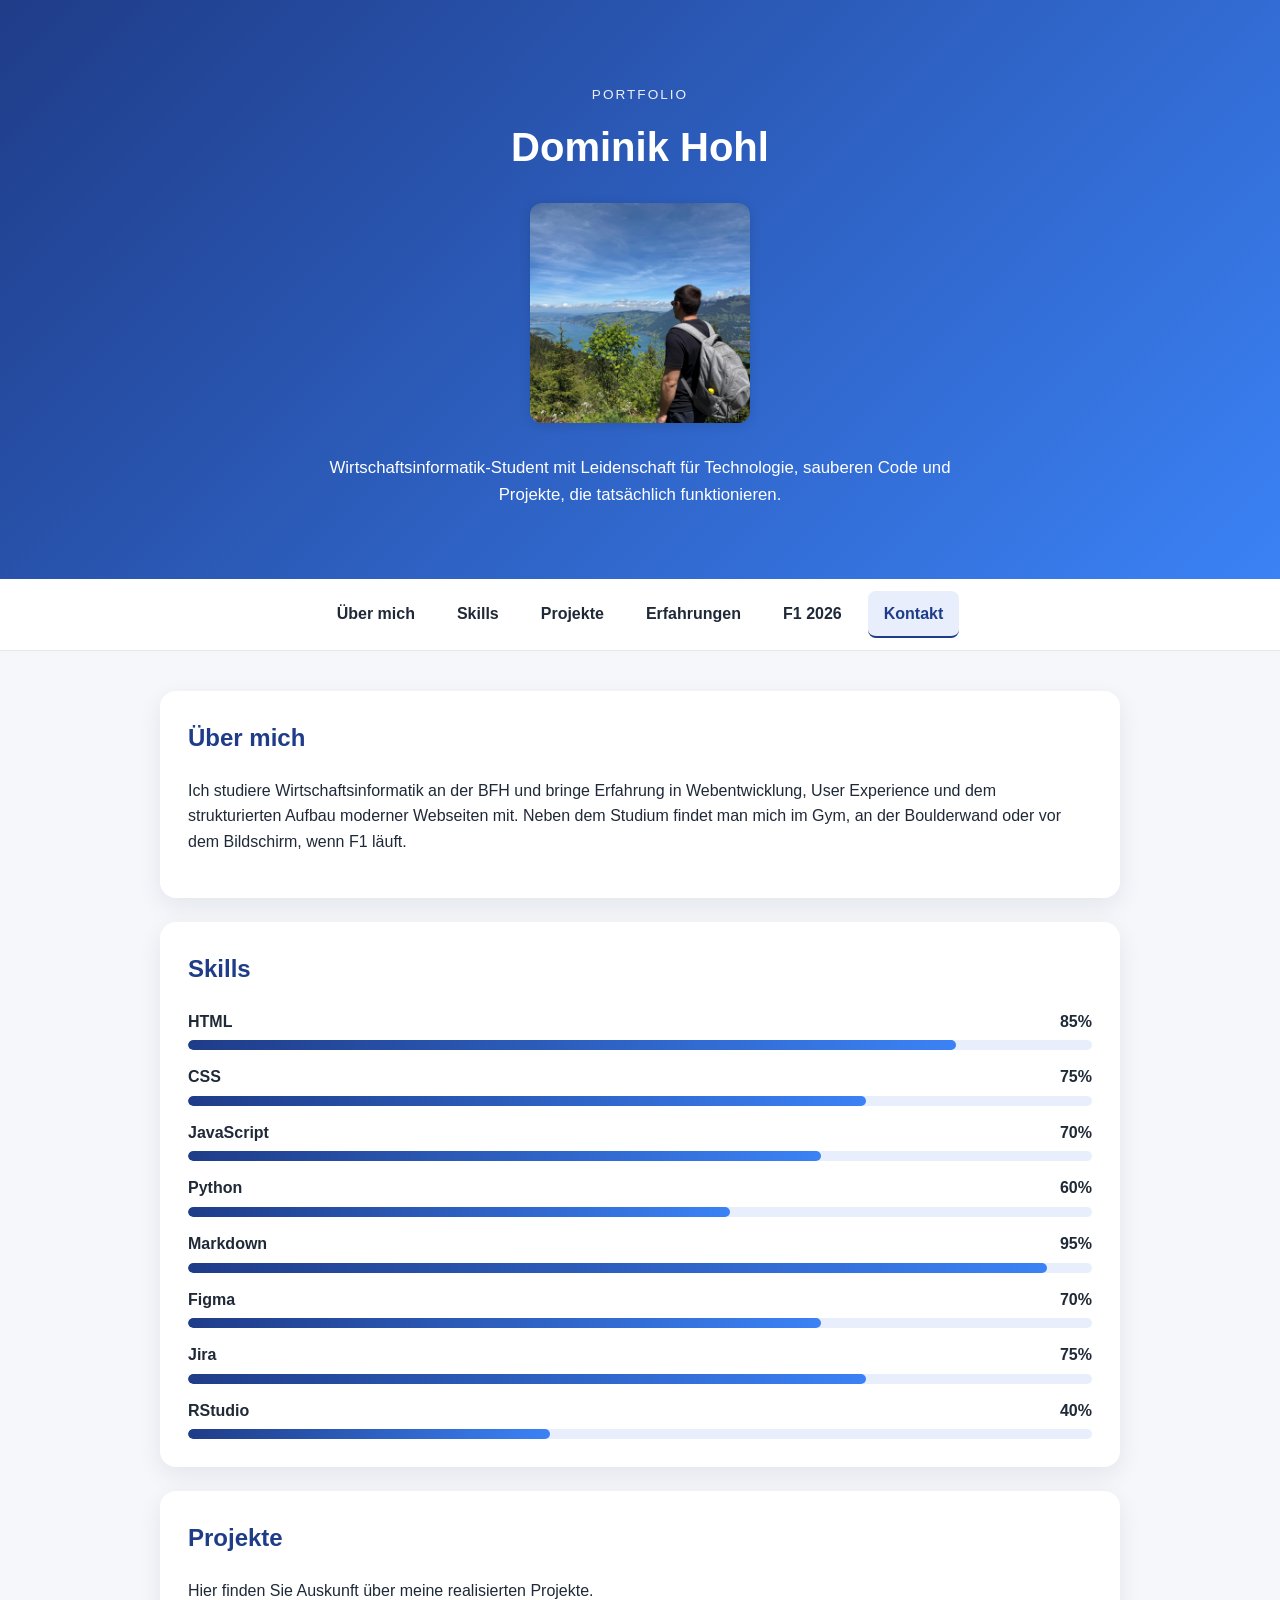
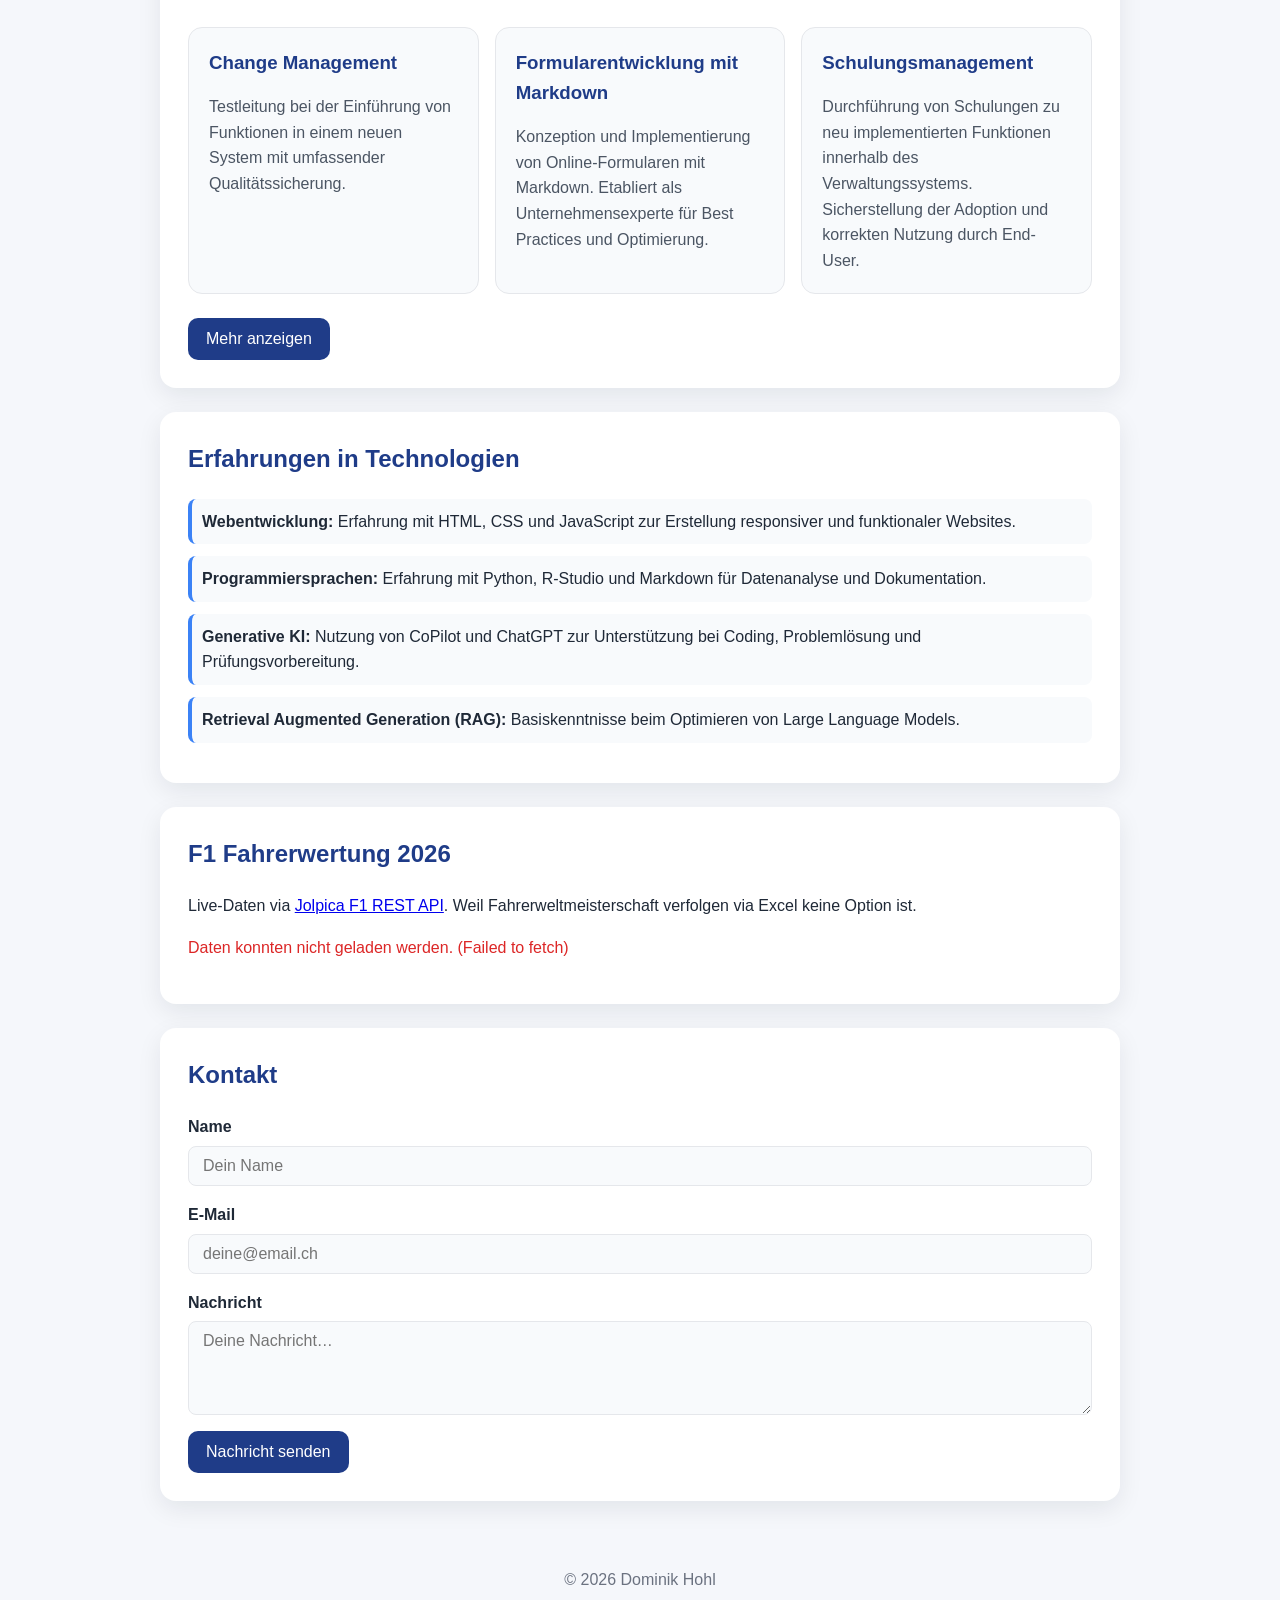
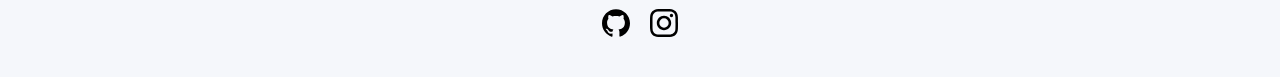
==== commit 3ac07798: "content: update hero, about and F1 section texts" ====
--- a/docs/index.html
+++ b/docs/index.html
@@ -39,7 +39,7 @@
         />
       </picture>
     </div>
-    <p class="hero-text">Professionelles Portfolio mit Schwerpunkt auf Projektmanagement, technologische Expertise und digitale Lösungen.</p>
+    <p class="hero-text">Wirtschaftsinformatik-Student mit Leidenschaft für Technologie, sauberen Code und Projekte, die tatsächlich funktionieren.</p>
   </div>
 </header>
 
@@ -55,6 +55,7 @@
     <li><a href="#projects">Projekte</a></li>
     <li><a href="#experience">Erfahrungen</a></li>
     <li><a href="#f1">F1 2026</a></li>
+    <li><a href="#contact">Kontakt</a></li>
   </ul>
 </nav>
 
@@ -62,7 +63,7 @@
 
   <section id="about" class="card">
     <h2>Über mich</h2>
-    <p>Ich habe Erfahrung in Technologien wie Webentwicklung, User Experience und dem strukturierten Aufbau moderner Webseiten. Neben meiner Leidenschaft für Technologie trainiere ich gerne im Gym, gehe bouldern und bin ein begeisterter F1-Fan.</p>
+    <p>Ich studiere Wirtschaftsinformatik an der BFH und bringe Erfahrung in Webentwicklung, User Experience und dem strukturierten Aufbau moderner Webseiten mit. Neben dem Studium findet man mich im Gym, an der Boulderwand oder vor dem Bildschirm, wenn F1 läuft.</p>
   </section>
 
   <section id="skills" class="card">
@@ -175,7 +176,7 @@
 
   <section id="f1" class="card">
     <h2>F1 Fahrerwertung 2026</h2>
-    <p>Live-Daten via <a href="https://jolpi.ca/ergast/" target="_blank" rel="noopener">Jolpica F1 REST API</a> — GET-Request auf JSON-Endpunkt.</p>
+    <p>Live-Daten via <a href="https://jolpi.ca/ergast/" target="_blank" rel="noopener">Jolpica F1 REST API</a>. Weil Fahrerweltmeisterschaft verfolgen via Excel keine Option ist.</p>
 
     <div id="f1-loading" style="color: #6b7280; margin: 16px 0;">Daten werden geladen…</div>
     <div id="f1-error" style="display: none; color: #dc2626; margin: 16px 0;"></div>
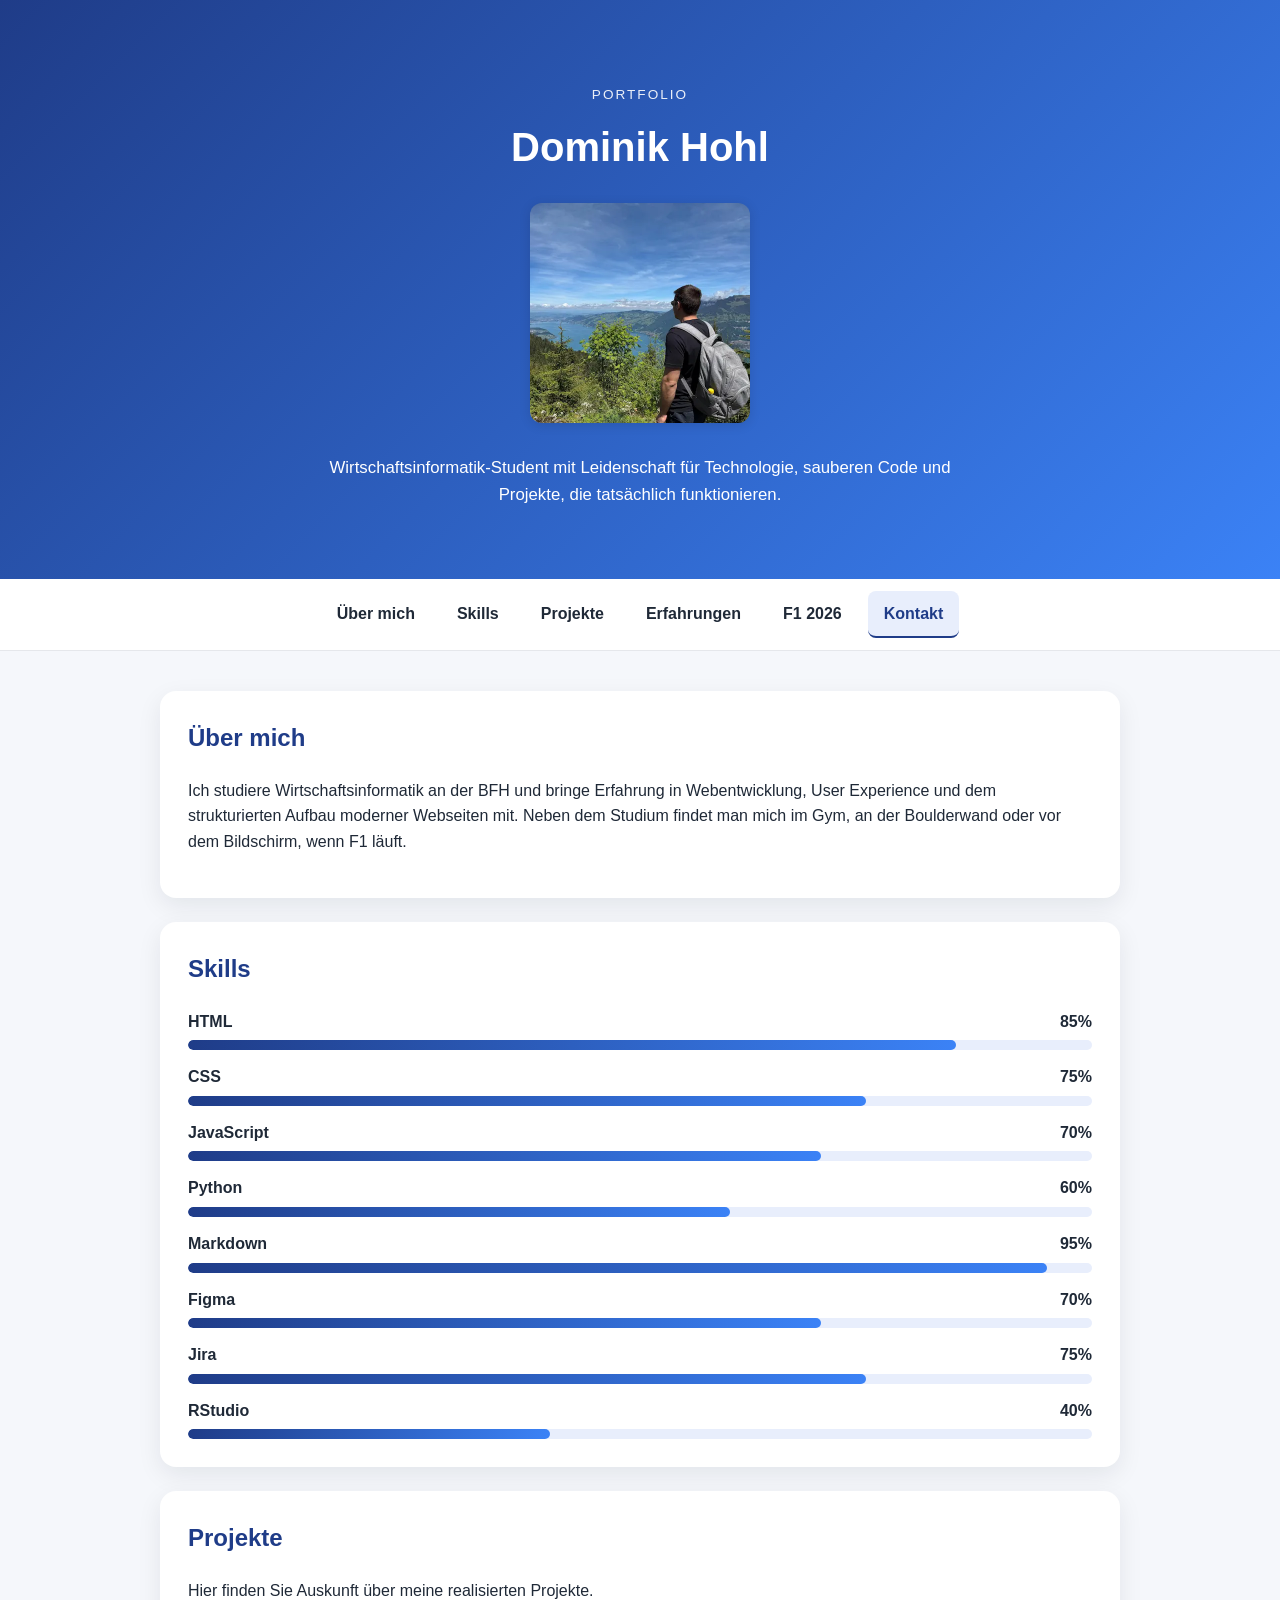
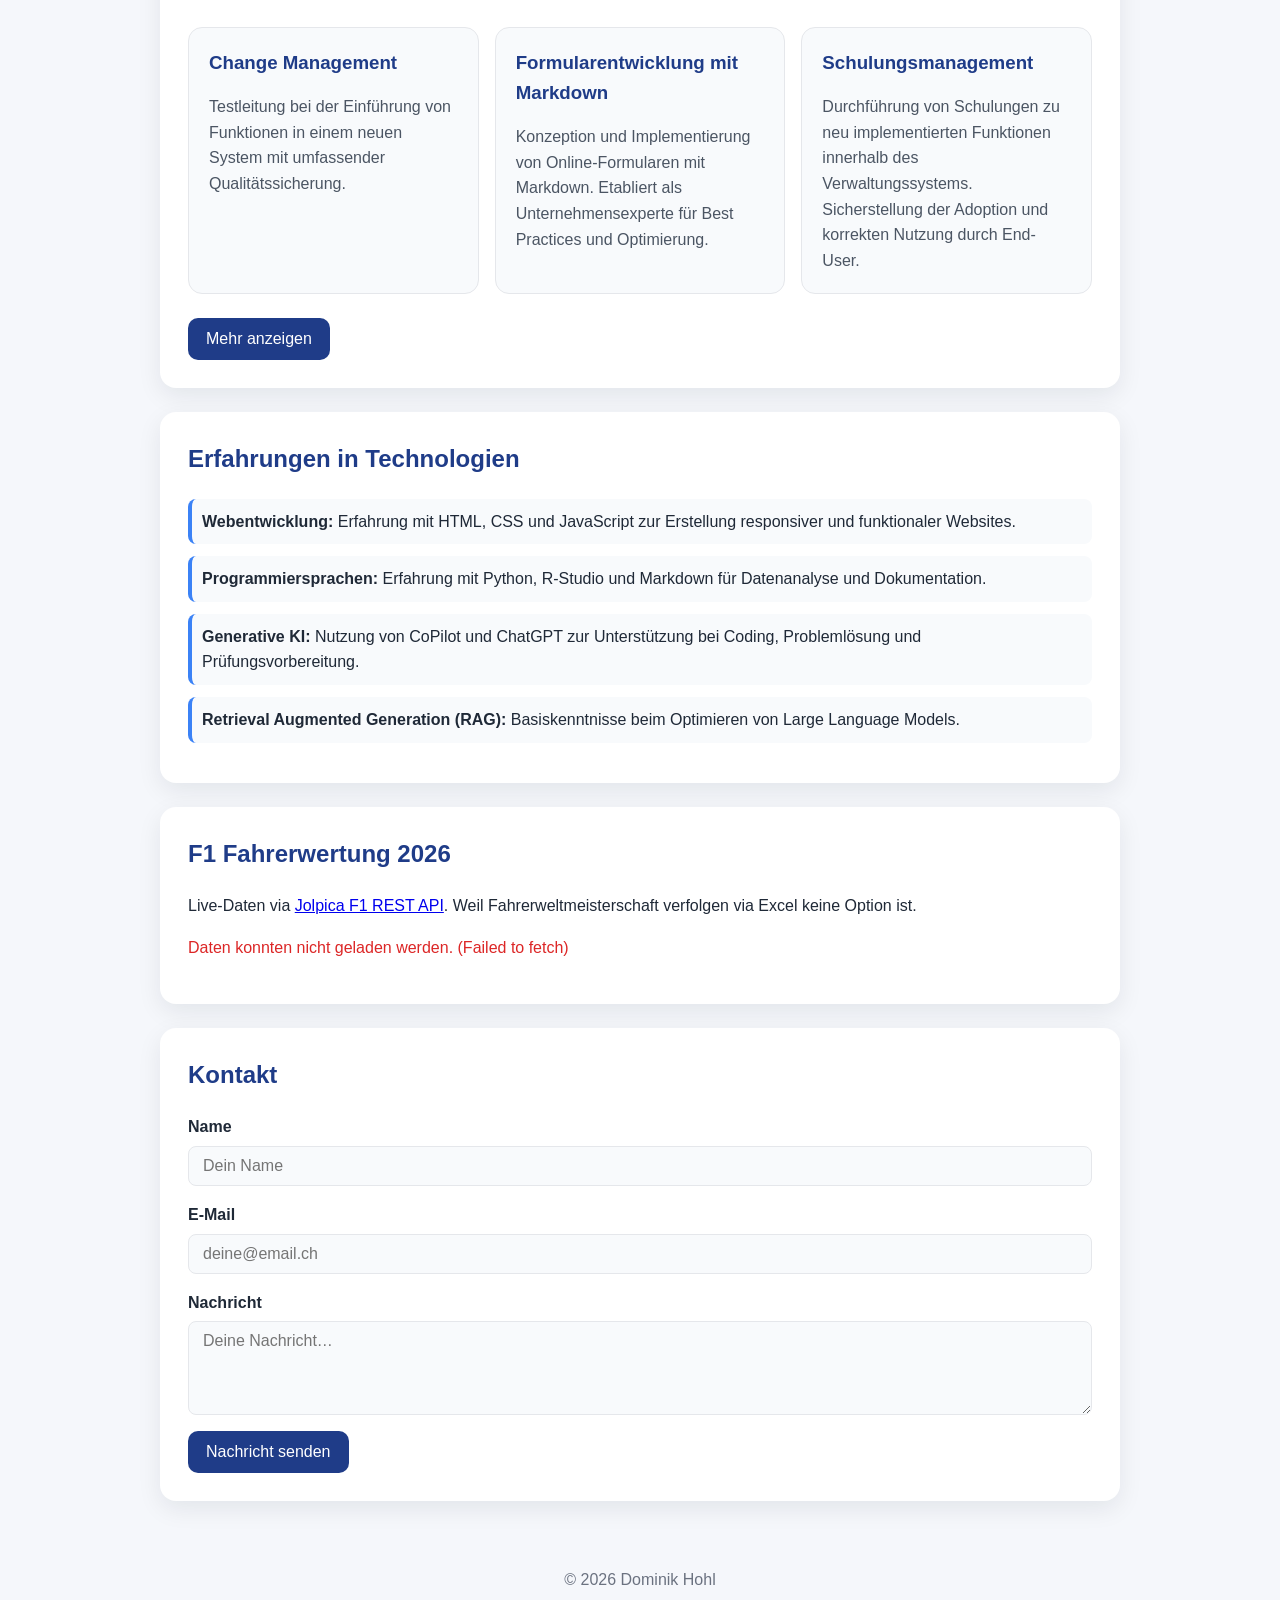
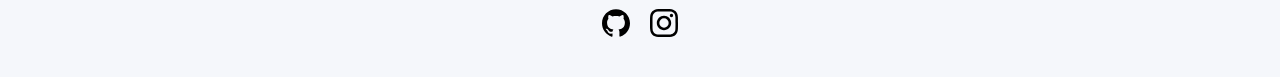
==== commit b9dd14b1: "fix: add name attributes to contact form inputs for Formspree in index.html" ====
--- a/docs/index.html
+++ b/docs/index.html
@@ -190,17 +190,17 @@
     <form id="contactForm" novalidate>
       <div class="form-group">
         <label for="contactName">Name</label>
-        <input type="text" id="contactName" placeholder="Dein Name" autocomplete="name">
+        <input type="text" id="contactName" name="name" placeholder="Dein Name" autocomplete="name">
         <span class="form-error" id="nameError">Bitte einen Namen eingeben.</span>
       </div>
       <div class="form-group">
         <label for="contactEmail">E-Mail</label>
-        <input type="email" id="contactEmail" placeholder="deine@email.ch" autocomplete="email">
+        <input type="email" id="contactEmail" name="email" placeholder="deine@email.ch" autocomplete="email">
         <span class="form-error" id="emailError">Bitte eine gültige E-Mail-Adresse eingeben.</span>
       </div>
       <div class="form-group">
         <label for="contactMessage">Nachricht</label>
-        <textarea id="contactMessage" rows="4" placeholder="Deine Nachricht…"></textarea>
+        <textarea id="contactMessage" name="message" rows="4" placeholder="Deine Nachricht…"></textarea>
         <span class="form-error" id="messageError">Bitte eine Nachricht eingeben.</span>
       </div>
       <button type="submit" id="contactSubmit">Nachricht senden</button>
